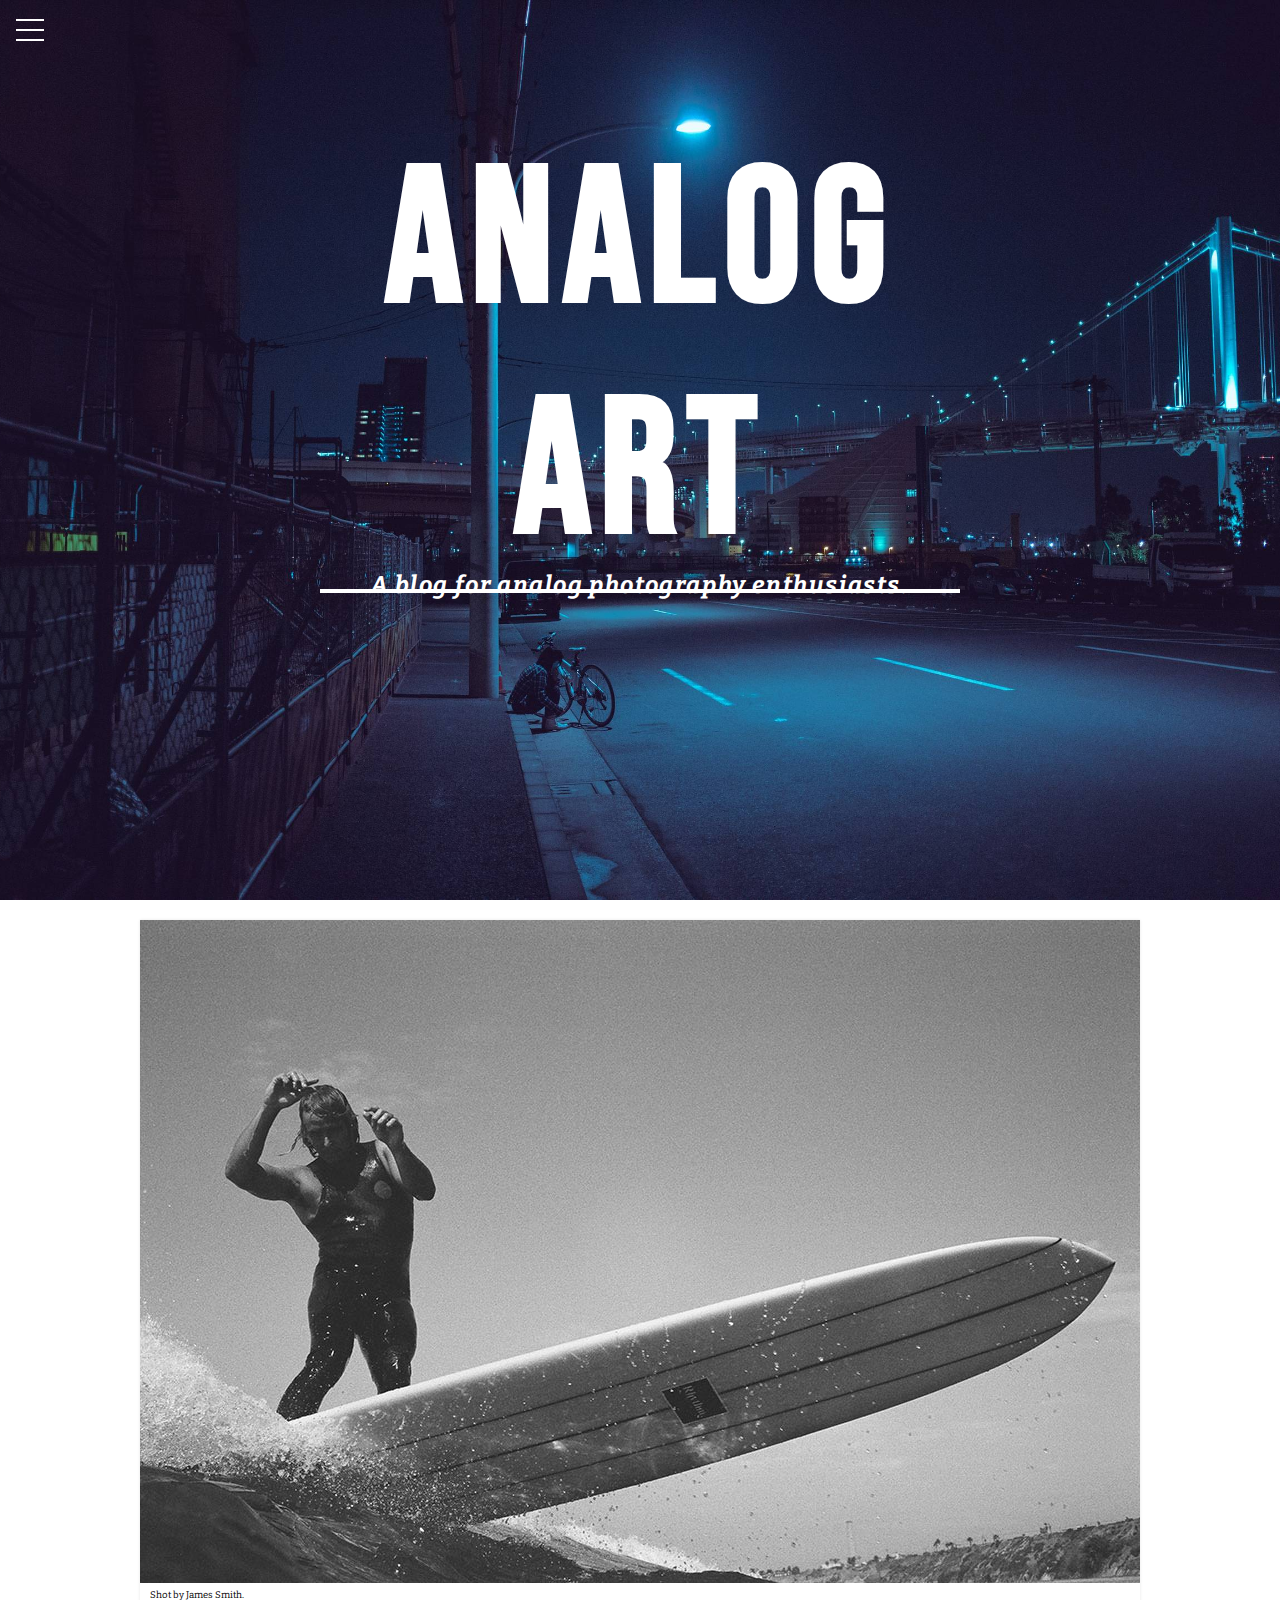
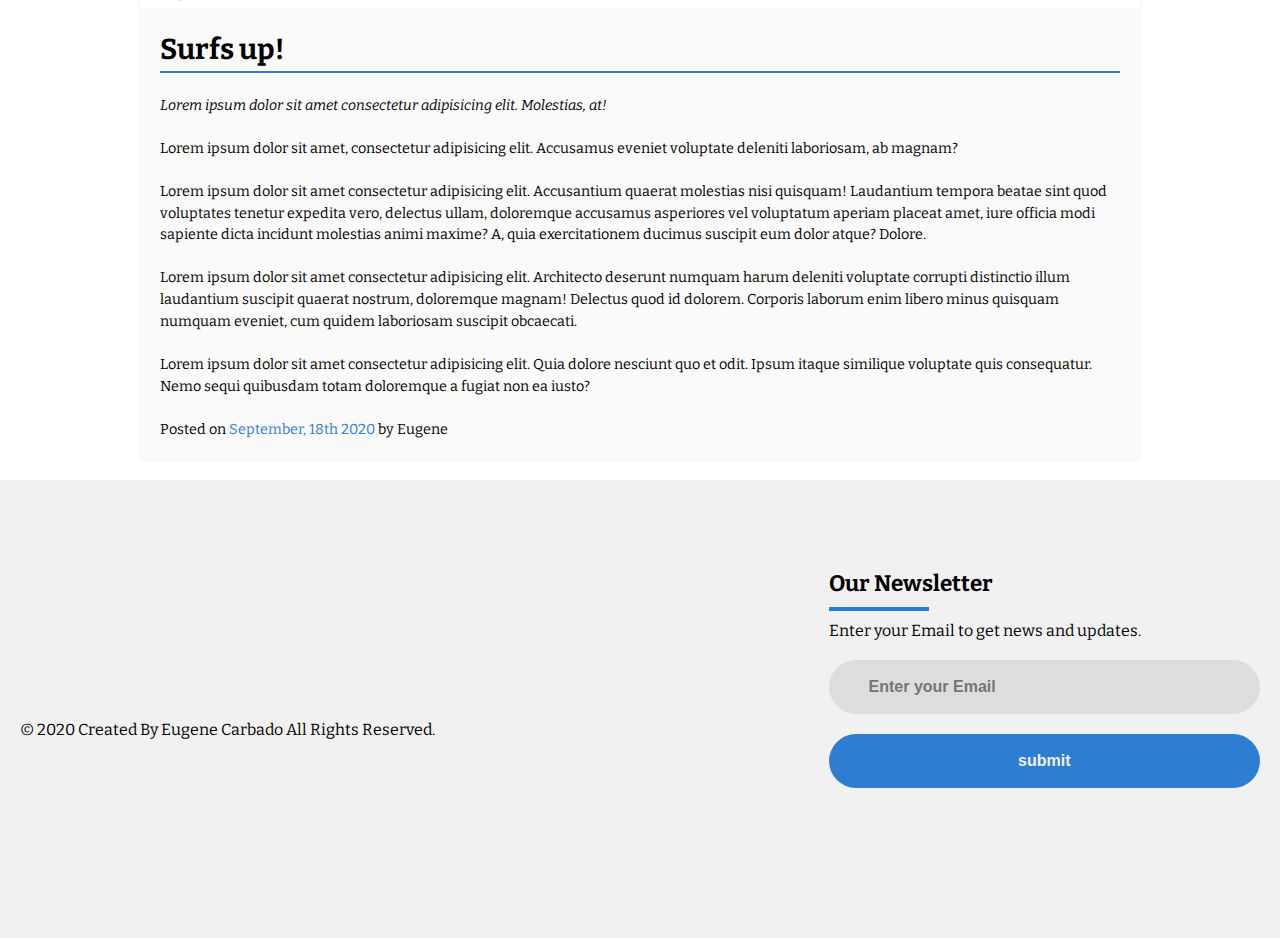
==== pages/page-1.html @ d75710b6 "." ====
<!DOCTYPE html>
<html lang="en">

<head>
    <meta charset="UTF-8">
    <meta name="viewport" content="width=device-width, initial-scale=1.0">
    <title>Analog Art</title>
    <!-- css styles -->
    <link rel="stylesheet" href="../css/styles.css">
    <!-- title icon -->
    <link rel="icon" href="../Photography_blog_project/photography-icon.png" type="image/x-icon">
    <!-- google fonts -->
    <link rel="preconnect" href="https://fonts.gstatic.com">
    <link href="https://fonts.googleapis.com/css2?family=Bebas+Neue&family=Bitter&display=swap" rel="stylesheet">
    <!-- font awesome cdn -->
    <link rel="stylesheet" href="https://use.fontawesome.com/releases/v5.15.1/css/all.css"
        integrity="sha384-vp86vTRFVJgpjF9jiIGPEEqYqlDwgyBgEF109VFjmqGmIY/Y4HV4d3Gp2irVfcrp" crossorigin="anonymous">
</head>

<body>
    <!-- nav hamburger -->
    <nav class="blog-nav">
        <input type="checkbox" class="toggler">
        <div class="hamburger">
            <div></div>
        </div>
        <div class="menu">
            <div>
                <div>
                    <ul>
                        <li><a href="../index.html">Home</a></li>
                        <li><a href="../index.html#blog-section">Blog</a></li>
                        <li><a href="../index.html#archives">Archives</a></li>
                    </ul>
                </div>
            </div>
        </div>
    </nav>
    <!-- nav hamburger end -->

    <!-- grid container for blog hero -->
    <section id="hero-section">
        <div class="blog-hero">
            <div class="blog-heading">
                <h1>analog art</h1>
            </div>
            <div class="blog-subheading">
                <h2>A blog for analog photography enthusiasts.</h2>
            </div>
        </div>
    </section>
    <!-- grid container for blog hero end -->

    <!-- grid container for blog -->
    <section id="blog-section">
        <div class="page__card__container">

            <!-- blog post contents -->
            <div class="page__card">
                <img src="../images/post-img1.jpg" alt="surfer 35mm shot" class="page__card__image">
                <figcaption>Shot by James Smith.</figcaption>
                <div class="page__card__content">
                    <h3 class="page__card__heading">Surfs up!</h3>
                    <br>
                    <blockquote cite="page-1.html">Lorem ipsum dolor sit amet consectetur adipisicing elit. Molestias, at!</blockquote>
                    <br>
                    <p>Lorem ipsum dolor sit amet, consectetur adipisicing elit. Accusamus eveniet voluptate deleniti
                        laboriosam, ab magnam?</p>
                    <br>
                    <p>Lorem ipsum dolor sit amet consectetur adipisicing elit. Accusantium quaerat molestias nisi
                        quisquam! Laudantium tempora beatae sint quod voluptates tenetur expedita vero, delectus ullam,
                        doloremque accusamus asperiores vel voluptatum aperiam placeat amet, iure officia modi sapiente
                        dicta incidunt molestias animi maxime? A, quia exercitationem ducimus suscipit eum dolor atque?
                        Dolore.
                    </p>
                    <br>
                    <p>Lorem ipsum dolor sit amet consectetur adipisicing elit. Architecto deserunt numquam harum
                        deleniti voluptate corrupti distinctio illum laudantium suscipit quaerat nostrum, doloremque
                        magnam! Delectus quod id dolorem. Corporis laborum enim libero minus quisquam numquam eveniet,
                        cum quidem laboriosam suscipit obcaecati.
                    </p>
                    <br>
                    <p>Lorem ipsum dolor sit amet consectetur adipisicing elit. Quia dolore nesciunt quo et odit. Ipsum
                        itaque similique voluptate quis consequatur. Nemo sequi quibusdam totam doloremque a fugiat non
                        ea iusto?
                    </p>
                    <br>
                    <p>Posted on <time>September, 18th 2020</time> by Eugene</p>
                </div>
            </div>
    </section>
    <!-- Blog section end -->

    <!-- blog footer -->
    <footer>
        <div class="footer-container">
            <div class="left-col">
                <div class="social-media">
                    <a href="#"><i class="fab fa-facebook fa-3x"></i></a>
                    <a href="#"><i class="fab fa-twitter fa-3x"></i></a>
                    <a href="#"><i class="fab fa-instagram fa-3x"></i></a>
                    <a href="#"><i class="fab fa-linkedin fa-3x"></i></a>
                </div>
                <p class="rights-text">© 2020 Created By Eugene Carbado All Rights Reserved.</p>
            </div>

            <div class="right-col">
                <h1>Our Newsletter</h1>
                <div class="border"></div>
                <p>Enter your Email to get news and updates.</p>
                <form action="" class="newsletter-form">
                    <input type="text" class="txtb" placeholder="Enter your Email">
                    <input type="submit" class="btn" value="submit">
                </form>

            </div>
        </div>
    </footer>
    <!-- blog footer end -->

</body>

</html>
---- css/styles.css ----
/* Root stored variables and colors */
@import "brands.css";
@import "menu.css";
@import "page-styles.css";

:root {
  --main-radius: 5px;
  --main-padding: 5px;
  --primary-color: rgba(13, 110, 139, 0.75);
  --overlay-color: rgba(0, 0, 0, 0.85);
  --menu-speed: 0.75s;
}

/* Reset for margins and padding and set all elements to border-box */
* {
  box-sizing: border-box;
  padding: 0;
  margin: 0;
}

/* Set the body styles for fonts and sizing */
body {
  font-family: "Bitter", cursive;
  font-size: 16px;
}

/* blog heading grid */
.blog-hero {
  height: 100vh;
  display: grid;
  background: url(../images/bg-img.jpg) center/cover no-repeat fixed;
  grid-template-columns: 1fr;
  grid-template-rows: 1fr 3fr 1fr;
  gap: 0px 0px;
  grid-template-areas:
    "blog-heading"
    "blog-subheading"
    "blog-nav";
}

.blog-heading {
  grid-area: blog-heading;
  color: #fff;
  margin: 0;
  padding: 0;
  font-family: "Bebas Neue", serif;
  text-align: center;
  font-size: 3em;
  letter-spacing: 0.1em;
  border-bottom: 4px #fff solid;
  position: absolute;
  top: 40%;
  left: 50%;
  transform: translateX(-50%) translateY(-50%);
}

.blog-subheading {
  grid-area: blog-subheading;
  font-style: italic;
  color: #fff;
  margin: 0;
  padding: 0;
  text-align: center;
  font-size: 0.5em;
  letter-spacing: 0.1em;
  position: absolute;
  top: 65%;
  left: 50%;
  transform: translateX(-50%) translateY(-50%);
}

/* card container styles */

.card-container {
  margin: 0 auto;
  max-width: 1000px;
  display: grid;
  grid-template-columns: repeat(auto-fill, minmax(225px, 1fr));
  gap: 20px;
  padding-top: 20px;
  padding-bottom: 20px;
}

.card {
  box-shadow: 0 0 3px rgba(0, 0, 0, 0.1);
}

.card__image {
  width: 100%;
  display: block;
}

figcaption {
  font-size: 0.6em;
  margin: 0.4rem 0;
  padding-left: 10px;
}

.card__content {
  line-height: 1.5;
  font-size: 0.9em;
  padding: 20px;
  background: #fafafa;
}

.card__content .card__heading {
  font-size: 2em;
  border-bottom: 2px #2d7dd2 solid;
}

.card-content > p:first-of-type {
  margin-top: 0;
}

.card-content > p:last-of-type {
  margin-bottom: 0;
}

.card__info {
  padding: 15px;
  display: flex;
  justify-content: center;
  align-items: center;
  color: #555;
  background: #eee;
  font-size: 0.8em;
  border-bottom: 2px solid #ccc;
}

.card__link {
  color: #2d7dd2;
  text-decoration: none;
}

.card__link:hover {
  text-decoration: underline;
}

time {
  color: #2d7dd2;
}

/* blog footer */

footer {
  background: #f1f1f1;
  padding: 90px 0;
}

.footer-container {
  max-width: 600px;
  margin: auto;
  padding: 0 20px;
  display: flex;
  justify-content: space-between;
  align-items: center;
  flex-wrap: wrap-reverse;
}

.social-media {
  margin: 20px 0;
  display: flex;
  justify-content: space-between;
}

.social-media a {
  color: #2d7dd2;
  font-size: 1.2em;
  text-decoration: none;
  transition: 0.3s linear;
}

.left-col {
  width: 100%;
  text-align: center;
}

.right-col {
  width: 100%;
  margin-bottom: 60px;
}

.right-col h1 {
  font-size: 1.4em;
}

.border {
  width: 100px;
  height: 4px;
  background: #2d7dd2;
  margin-top: 10px;
  margin-bottom: 10px;
}

.newsletter-form {
  display: flex;
  justify-content: center;
  align-items: center;
  flex-wrap: wrap;
  margin-top: 20px;
}

.txtb {
  flex: 1;
  padding: 18px 40px;
  font-size: 16px;
  color: #293043;
  background: #ddd;
  border: none;
  font-weight: 700;
  outline: none;
  border-radius: 30px;
  min-width: 260px;
}

.btn {
  width: 100%;
  margin: 0;
  padding: 18px 40px;
  font-size: 16px;
  color: #f1f1f1;
  background: #2d7dd2;
  border: none;
  font-weight: 700;
  outline: none;
  border-radius: 30px;
  margin-top: 20px;
  cursor: pointer;
  transition: opacity 0.3s linear;
}

.btn:hover {
  opacity: 0.7s;
}

/* Media queries */

/* Medium display */
@media (min-width: 600px) and (max-width: 900px) {
  .blog-heading {
    font-size: 5em;
  }

  .blog-subheading {
    font-size: 0.8em;
  }

  .footer-container {
    max-width: 800px;
  }

  .social-media {
    justify-content: space-around;
  }
}

/* Larger display */
@media (min-width: 901px) {
  .blog-heading {
    font-size: 6em;
  }

  .blog-subheading {
    font-size: 1em;
  }

  .card-container {
    grid-template-columns: repeat(auto-fill, minmax(400px, 1fr));
  }

  .footer-container {
    max-width: 1300px;
  }

  .right-col {
    width: inherit;
  }

  .left-col {
    width: inherit;
  }
  .btn {
    margin: inherit;
    margin-top: none;
  }
}
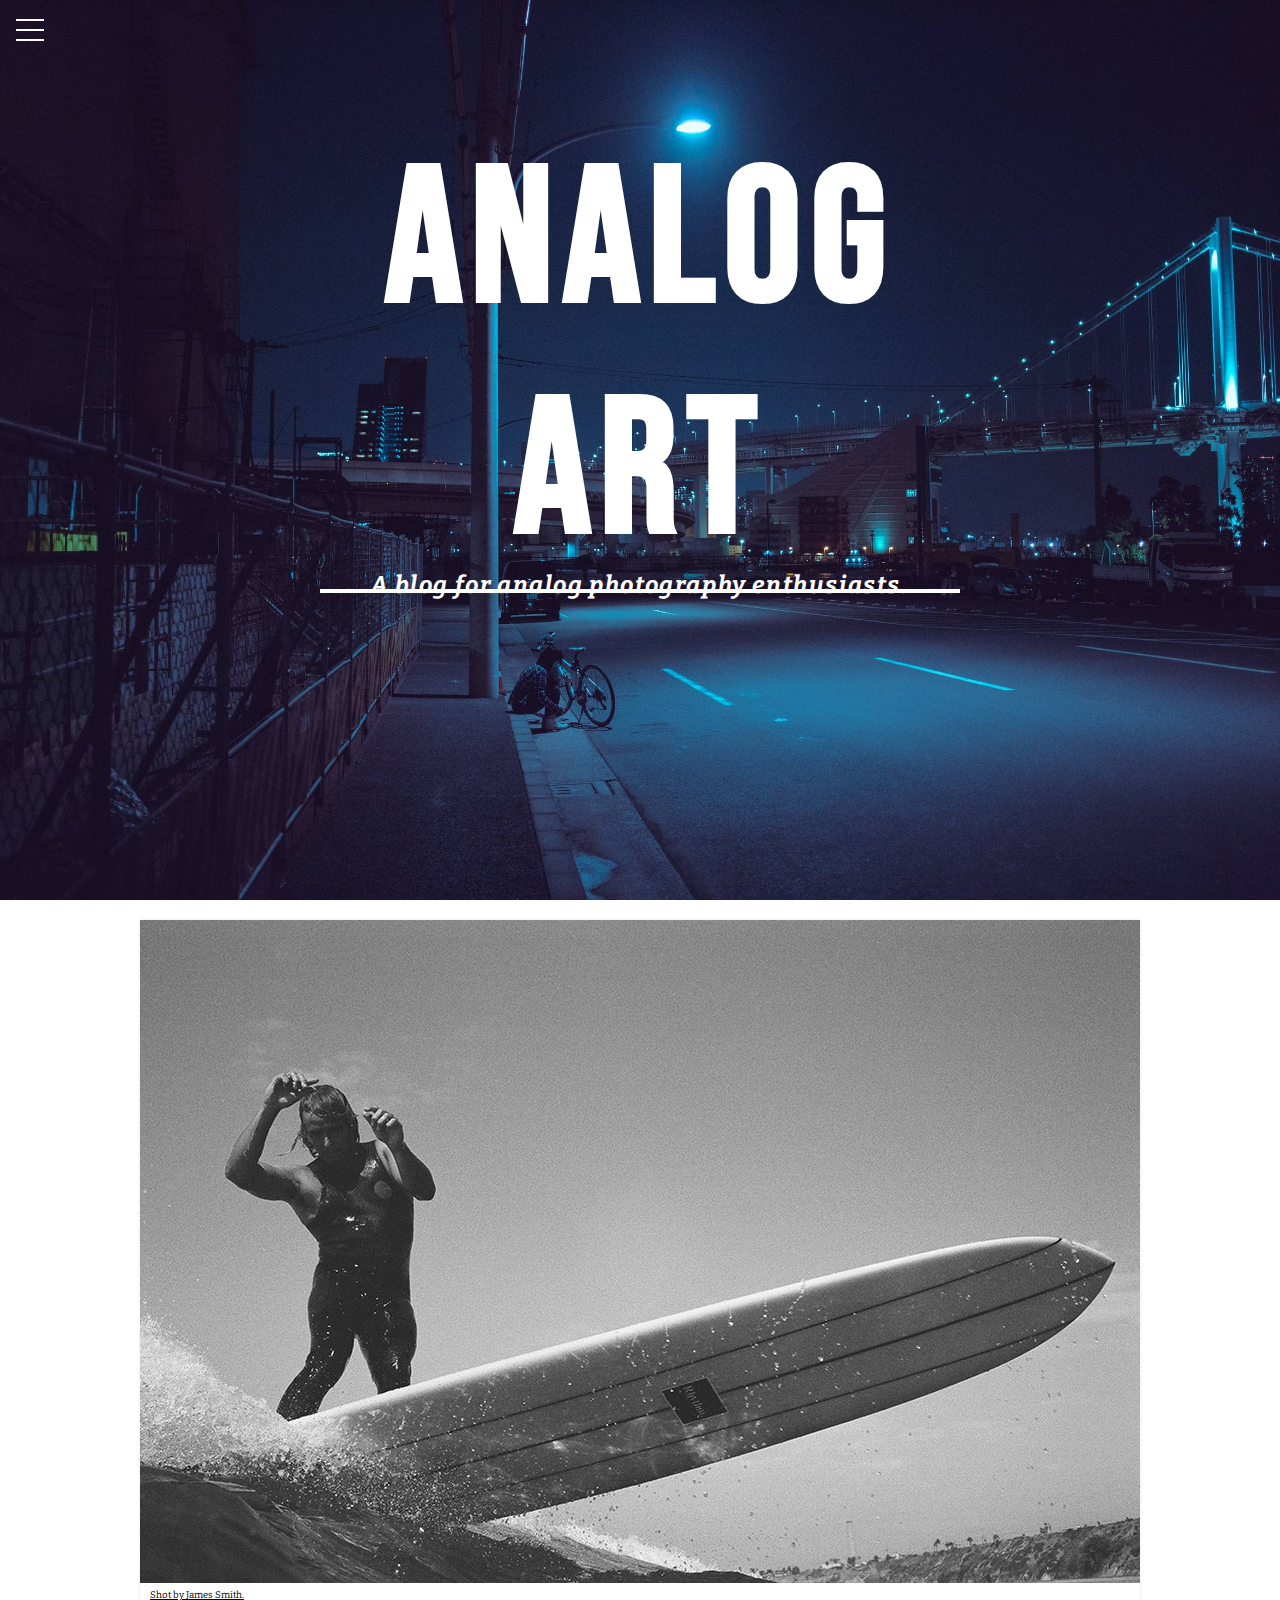
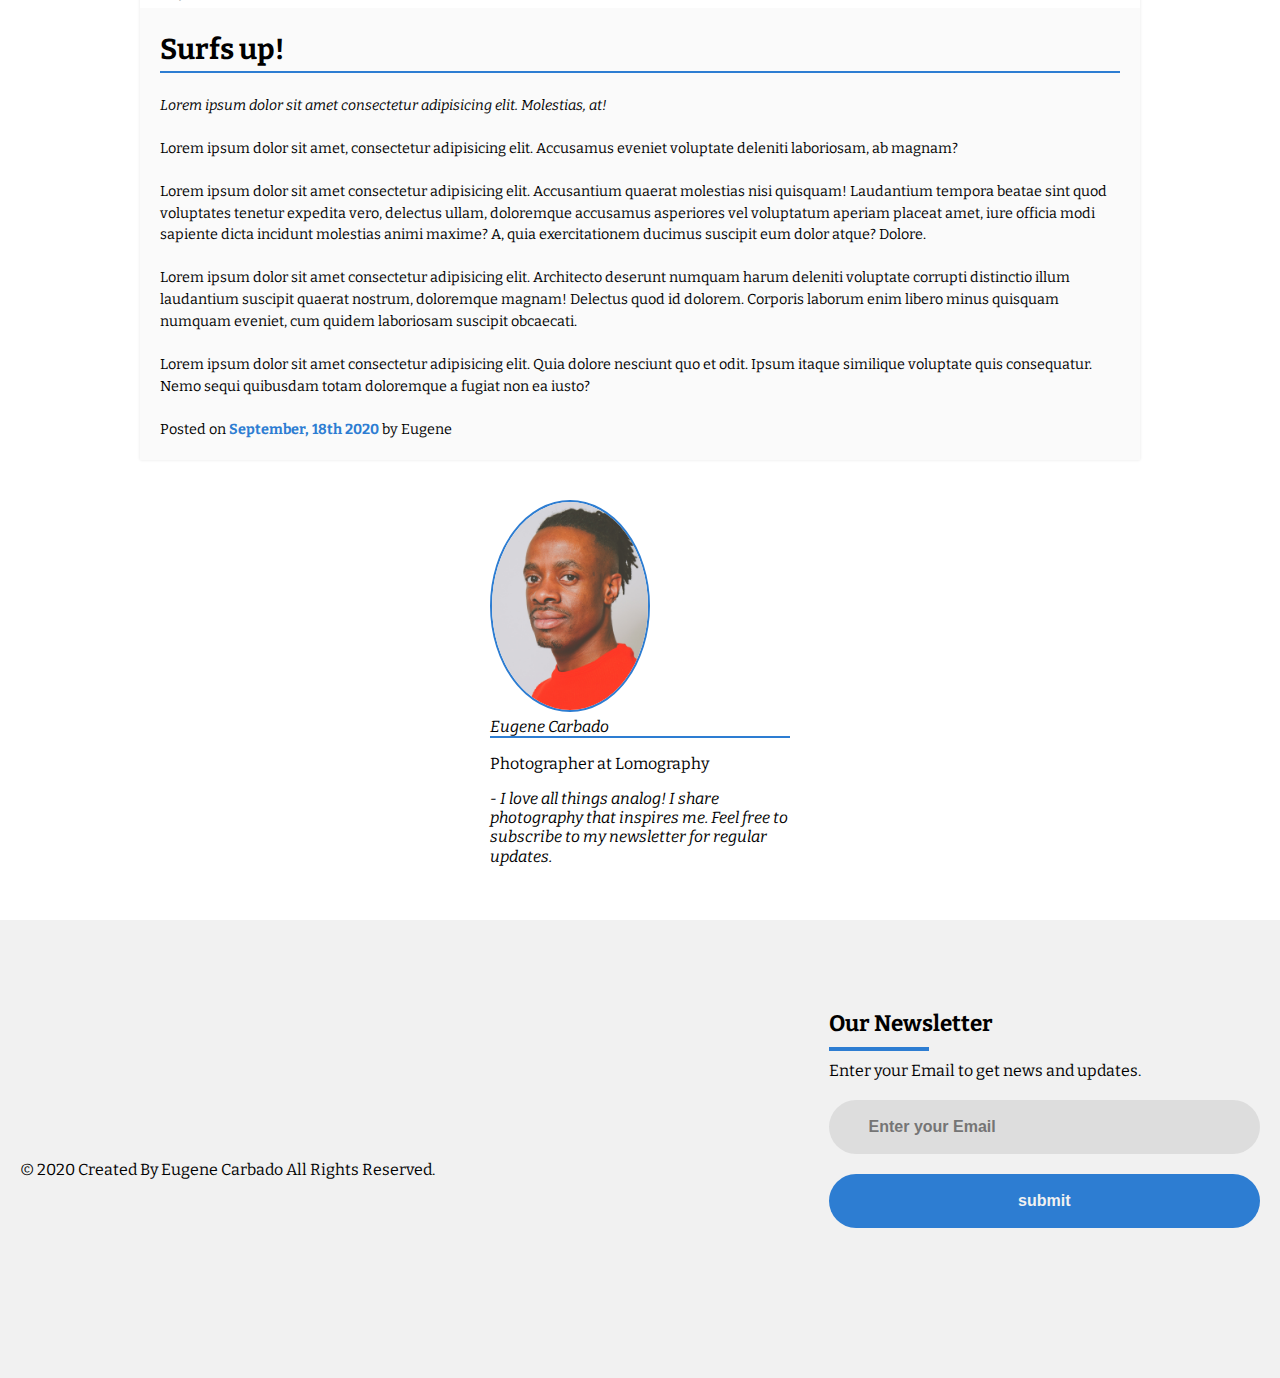
==== commit a5d60559: "." ====
--- a/pages/page-1.html
+++ b/pages/page-1.html
@@ -19,36 +19,38 @@
 
 <body>
     <!-- nav hamburger -->
-    <nav class="blog-nav">
-        <input type="checkbox" class="toggler">
-        <div class="hamburger">
-            <div></div>
-        </div>
-        <div class="menu">
-            <div>
+    <header class="main-header">
+        <nav class="blog-nav">
+            <input type="checkbox" class="toggler">
+            <div class="hamburger">
+                <div></div>
+            </div>
+            <div class="menu">
                 <div>
-                    <ul>
-                        <li><a href="../index.html">Home</a></li>
-                        <li><a href="../index.html#blog-section">Blog</a></li>
-                        <li><a href="../index.html#archives">Archives</a></li>
-                    </ul>
+                    <div>
+                        <ul>
+                            <li><a href="../index.html">Home</a></li>
+                            <li><a href="../index.html#blog-section">Blog</a></li>
+                            <li><a href="../index.html#archives">Archives</a></li>
+                        </ul>
+                    </div>
                 </div>
             </div>
-        </div>
-    </nav>
-    <!-- nav hamburger end -->
+        </nav>
+        <!-- nav hamburger end -->
 
-    <!-- grid container for blog hero -->
-    <section id="hero-section">
-        <div class="blog-hero">
-            <div class="blog-heading">
-                <h1>analog art</h1>
+        <!-- grid container for blog hero -->
+        <section id="hero-section">
+            <div class="blog-hero">
+                <div class="blog-heading">
+                    <h1>analog art</h1>
+                </div>
+                <div class="blog-subheading">
+                    <h2>A blog for analog photography enthusiasts.</h2>
+                </div>
             </div>
-            <div class="blog-subheading">
-                <h2>A blog for analog photography enthusiasts.</h2>
-            </div>
-        </div>
-    </section>
+        </section>
+    </header>
     <!-- grid container for blog hero end -->
 
     <!-- grid container for blog -->
@@ -58,11 +60,14 @@
             <!-- blog post contents -->
             <div class="page__card">
                 <img src="../images/post-img1.jpg" alt="surfer 35mm shot" class="page__card__image">
-                <figcaption>Shot by James Smith.</figcaption>
+                <figure>
+                    <figcaption><u>Shot by James Smith.</u></figcaption>
+                </figure>
                 <div class="page__card__content">
                     <h3 class="page__card__heading">Surfs up!</h3>
                     <br>
-                    <blockquote cite="page-1.html">Lorem ipsum dolor sit amet consectetur adipisicing elit. Molestias, at!</blockquote>
+                    <blockquote cite="page-1.html"><em>Lorem ipsum dolor sit amet consectetur adipisicing elit.
+                            Molestias, at!</em></blockquote>
                     <br>
                     <p>Lorem ipsum dolor sit amet, consectetur adipisicing elit. Accusamus eveniet voluptate deleniti
                         laboriosam, ab magnam?</p>
@@ -85,11 +90,25 @@
                         ea iusto?
                     </p>
                     <br>
-                    <p>Posted on <time>September, 18th 2020</time> by Eugene</p>
+                    <p>Posted on <time><b>September, 18th 2020</b></time> by Eugene</p>
                 </div>
             </div>
     </section>
     <!-- Blog section end -->
+
+    <!-- author info -->
+    <aside class="article-aside">
+        <div class="author-info">
+            <figure class="author-figure">
+                <img src="../images/author.jpeg" class="author-img" alt="Eugene Carbado">
+                <p class="author-name"><em>Eugene Carbado</em></p>
+                <p class="author-company">Photographer at Lomography</p>
+                <p class="author-bio"><em> - I love all things analog! I share photography that inspires me. Feel free to subscribe to my newsletter for regular updates.</em></p>
+            </figure>
+        </div>
+    </aside>
+
+    <!-- author info end -->
 
     <!-- blog footer -->
     <footer>
--- a/css/styles.css
+++ b/css/styles.css
@@ -21,7 +21,12 @@
 /* Set the body styles for fonts and sizing */
 body {
   font-family: "Bitter", cursive;
+  font-weight: 400;
   font-size: 16px;
+}
+
+.main-header {
+  padding: 0;
 }
 
 /* blog heading grid */
@@ -76,14 +81,15 @@
   max-width: 1000px;
   display: grid;
   grid-template-columns: repeat(auto-fill, minmax(225px, 1fr));
+  grid-auto-rows: auto;
   gap: 20px;
   padding-top: 20px;
   padding-bottom: 20px;
 }
 
-.card {
+/* .card {
   box-shadow: 0 0 3px rgba(0, 0, 0, 0.1);
-}
+} */
 
 .card__image {
   width: 100%;
@@ -104,6 +110,7 @@
 }
 
 .card__content .card__heading {
+  font-weight: 400;
   font-size: 2em;
   border-bottom: 2px #2d7dd2 solid;
 }
@@ -117,14 +124,15 @@
 }
 
 .card__info {
+  display: flex;
   padding: 15px;
-  display: flex;
   justify-content: center;
   align-items: center;
   color: #555;
   background: #eee;
   font-size: 0.8em;
   border-bottom: 2px solid #ccc;
+
 }
 
 .card__link {
